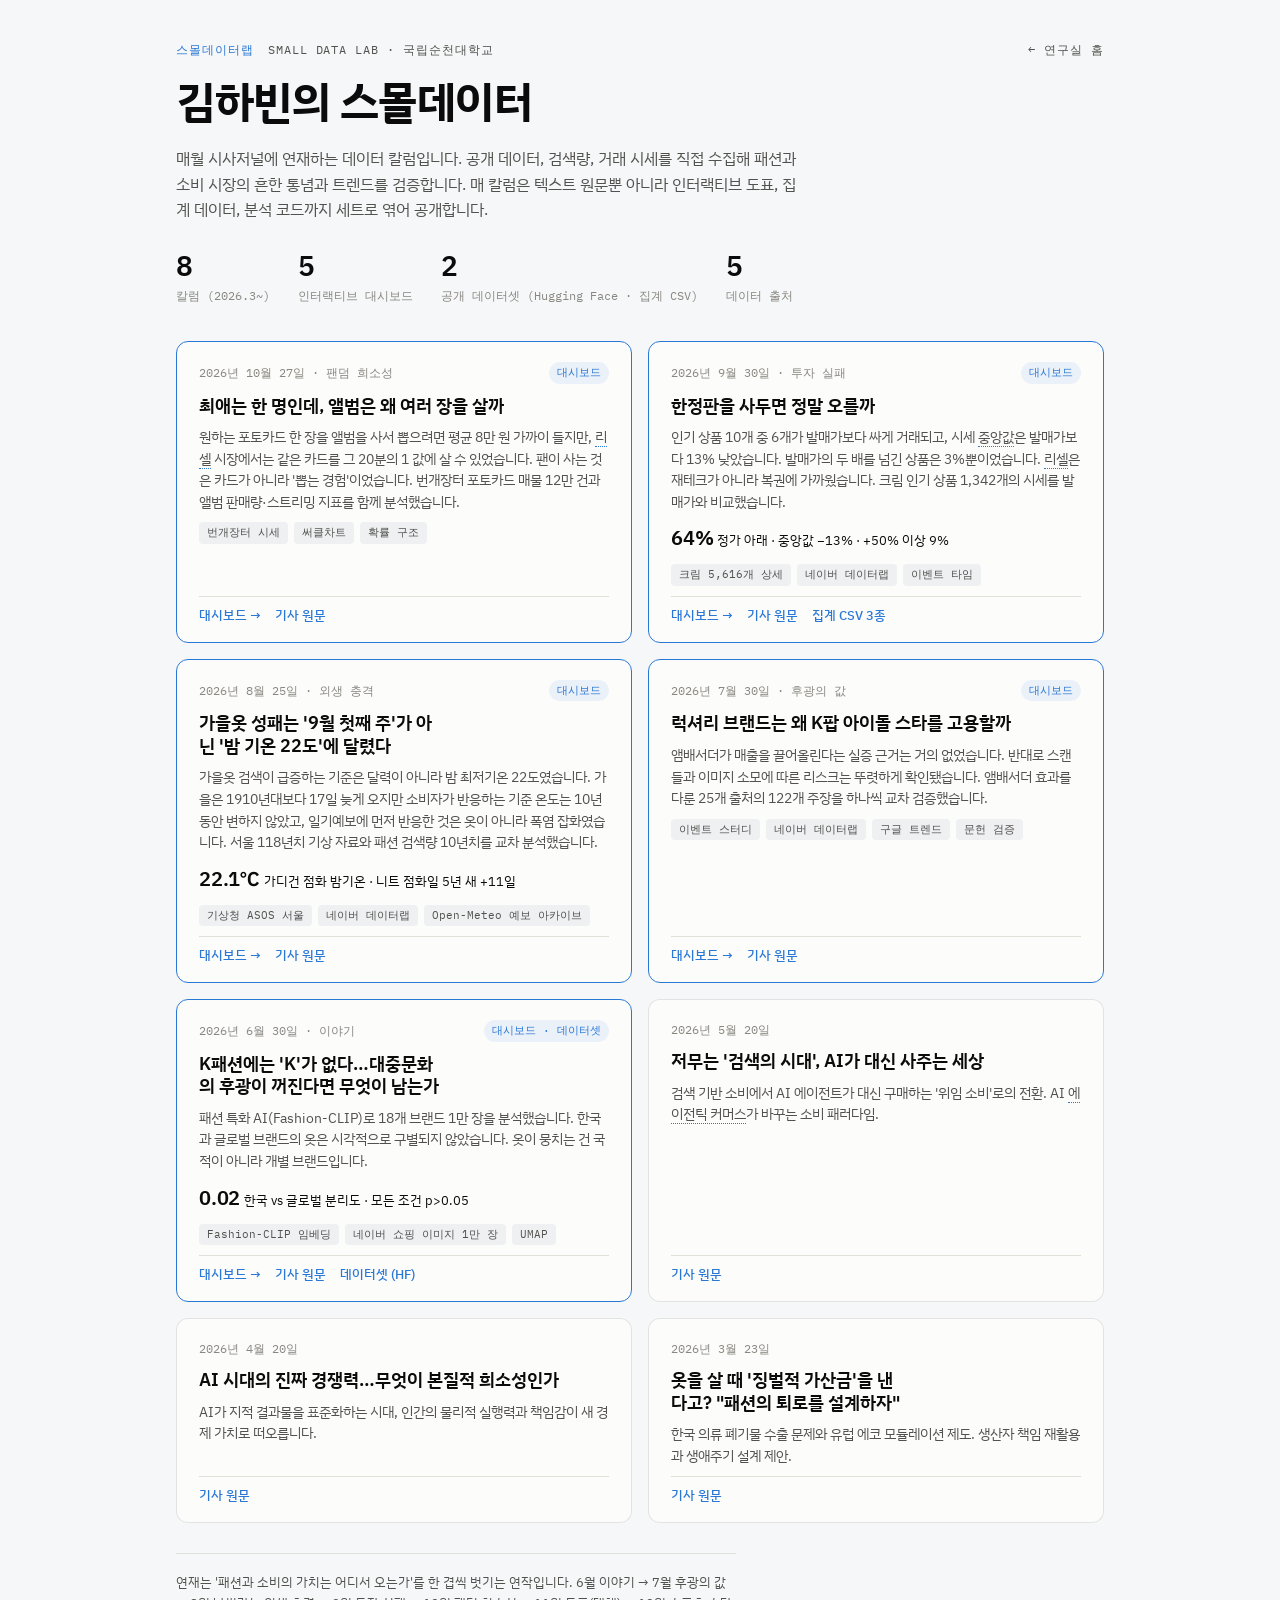
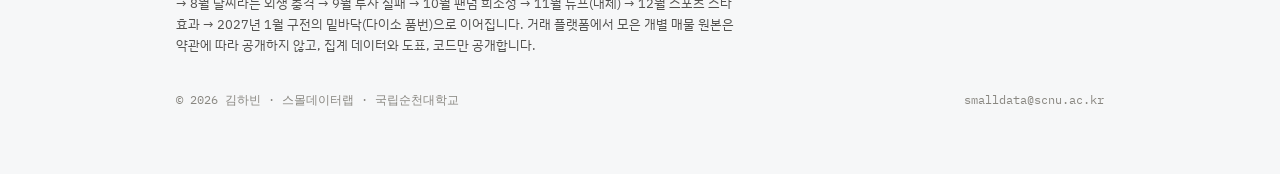
==== smalldata/index.html @ d3e3e756 "용어 풀이 툴팁(glossary.js)·형광펜 mark·키 컬러 토큰(key.css) 추가, 논문 페이지 제목 '논문 읽어드립니다'" ====
<!doctype html>
<html lang="ko">
<head>
<meta charset="utf-8">
<meta name="viewport" content="width=device-width, initial-scale=1, viewport-fit=cover">
<title>김하빈의 스몰데이터 아카이브</title>
<meta name="description" content="시사저널 연재 「김하빈의 스몰데이터」의 칼럼·인터랙티브 대시보드·집계 데이터 아카이브">
<link rel="preconnect" href="https://fonts.googleapis.com">
<link rel="stylesheet" href="https://fonts.googleapis.com/css2?family=IBM+Plex+Sans+KR:wght@400;500;600;700&family=IBM+Plex+Mono:wght@400;500&display=swap">
<link rel="stylesheet" href="../assets/key.css">
<style>html{color-scheme:light}img{max-width:100%}[hidden]{display:none!important}body{margin:0;font:14px system-ui,sans-serif}</style>
</head>
<body>
<style>
/* 레이아웃: 아카이브 목록. 좌측 정렬 제목 + 연재 설명 → 숫자 띠 → 칼럼 카드 2열(최신순). 카드마다 월·제목·한 줄·데이터 출처·링크. */
:root{
  --bg:#f6f7f8; --surface:#fcfcfb; --ink:#0b0b0b; --ink-2:#52514e; --muted:#898781;
  --grid:#e1e0d9; --ring:rgba(11,11,11,.10); --pos:#2a78d6; --neg:#e34948; --wash:rgba(42,120,214,.08); --chip:#eef0f2;
  --f-body:"IBM Plex Sans KR",system-ui,-apple-system,"Segoe UI","Malgun Gothic",sans-serif;
  --f-mono:"IBM Plex Mono",ui-monospace,Consolas,monospace; color-scheme:light;
}
@media (prefers-color-scheme:dark){:root:not([data-theme="light"]){--bg:#0d0d0d;--surface:#1a1a19;--ink:#f0efec;--ink-2:#c3c2b7;--muted:#898781;--grid:#2c2c2a;--ring:rgba(255,255,255,.10);--pos:#3987e5;--neg:#e66767;--wash:rgba(57,135,229,.12);--chip:#242423;color-scheme:dark}}
:root[data-theme="dark"]{--bg:#0d0d0d;--surface:#1a1a19;--ink:#f0efec;--ink-2:#c3c2b7;--muted:#898781;--grid:#2c2c2a;--ring:rgba(255,255,255,.10);--pos:#3987e5;--neg:#e66767;--wash:rgba(57,135,229,.12);--chip:#242423;color-scheme:dark}
*{box-sizing:border-box}
body{margin:0;background:var(--bg);color:var(--ink);font-family:var(--f-body);font-size:15px;line-height:1.6;-webkit-font-smoothing:antialiased}
.wrap{max-width:960px;margin:0 auto;padding-block:40px 64px;padding-left:max(16px,env(safe-area-inset-left,0px));padding-right:max(16px,env(safe-area-inset-right,0px))}
a{color:inherit}
h1,h2,h3{margin:0;text-wrap:balance;line-height:1.25}
.eyebrow{font-family:var(--f-mono);font-size:12px;letter-spacing:.08em;text-transform:uppercase;color:var(--ink-2);display:flex;gap:14px;flex-wrap:wrap}
.eyebrow b{color:var(--pos);font-weight:500}
h1{font-size:clamp(28px,4.6vw,44px);font-weight:700;margin-top:14px;letter-spacing:-.01em}
.dek{margin:18px 0 0;max-width:62ch;color:var(--ink-2);font-size:16px}
.stats{display:flex;gap:28px;flex-wrap:wrap;margin-top:28px;font-family:var(--f-mono);font-size:12px;color:var(--muted)}
.stats b{display:block;font-family:var(--f-body);font-size:28px;font-weight:600;color:var(--ink);letter-spacing:-.02em;line-height:1.1;margin-bottom:4px}
.grid{display:grid;grid-template-columns:1fr 1fr;gap:16px;margin-top:36px}
@media (max-width:720px){.grid{grid-template-columns:1fr}}
.card{background:var(--surface);border:1px solid var(--ring);border-radius:12px;padding:20px 22px 16px;display:flex;flex-direction:column;gap:10px;min-width:0;position:relative}
.card.live{border-color:var(--pos)}
.card .mo{font-family:var(--f-mono);font-size:12px;color:var(--muted);display:flex;justify-content:space-between;gap:10px;align-items:center}
.card .mo .st{font-size:11px;padding:2px 8px;border-radius:999px;background:var(--chip);color:var(--ink-2)}
.card .mo .st.live{background:var(--wash);color:var(--pos)}
.card h2{font-size:18px;font-weight:600}
.card h2 a{text-decoration:none}
.card h2 a:hover{text-decoration:underline;text-decoration-thickness:1px;text-underline-offset:3px}
.card p{margin:0;color:var(--ink-2);font-size:13.5px}
.card .num{font-size:13px;color:var(--ink)}
.card .num b{font-size:20px;font-weight:600;letter-spacing:-.01em;margin-right:4px}
.chips{display:flex;gap:6px;flex-wrap:wrap}
.chips span{font-family:var(--f-mono);font-size:11px;padding:2px 8px;border-radius:4px;background:var(--chip);color:var(--ink-2)}
.links{display:flex;gap:14px;flex-wrap:wrap;margin-top:auto;padding-top:8px;border-top:1px solid var(--grid);font-size:13px}
.links a{text-decoration:none;color:var(--pos);font-weight:500}
.links a:hover{text-decoration:underline;text-underline-offset:3px}
.links span{color:var(--muted)}
.note{margin-top:30px;padding-top:18px;border-top:1px solid var(--grid);font-size:13px;color:var(--ink-2);max-width:70ch}
footer{margin-top:36px;font-family:var(--f-mono);font-size:11.5px;color:var(--muted);display:flex;gap:16px;flex-wrap:wrap;justify-content:space-between}
:focus-visible{outline:2px solid var(--pos);outline-offset:2px}
/* 모션: 타일·도표·카드 등장(살짝 떠오름), 카드 호버 들림·클릭 눌림. 움직임 줄이기 설정이면 전부 끔 */
@media (prefers-reduced-motion:no-preference){
  .tile,.chart,.card{animation:rise .55s cubic-bezier(.2,.7,.2,1) both}
  .tile:nth-child(2),.card:nth-child(2){animation-delay:.07s}
  .tile:nth-child(3),.card:nth-child(3){animation-delay:.14s}
  .tile:nth-child(4),.card:nth-child(4){animation-delay:.21s}
  .tile:nth-child(5),.card:nth-child(5){animation-delay:.28s}
  .card{transition:transform .18s ease,box-shadow .18s ease}
  .card:hover{transform:translateY(-3px);box-shadow:0 8px 22px var(--ring)}
  .card:active{transform:translateY(-1px) scale(.995)}
}
@keyframes rise{from{opacity:0;transform:translateY(10px)}to{opacity:1;transform:none}}
</style>

<div class="wrap">
<header>
  <div class="eyebrow"><a href="../" style="text-decoration:none"><b>스몰데이터랩</b></a><span>Small Data Lab · 국립순천대학교</span><a href="../" style="text-decoration:none;margin-left:auto">← 연구실 홈</a></div>
  <h1>김하빈의 스몰데이터</h1>
  <p class="dek">매월 시사저널에 연재하는 데이터 칼럼입니다. 공개 데이터, 검색량, 거래 시세를 직접 수집해 패션과 소비 시장의 흔한 통념과 트렌드를 검증합니다. 매 칼럼은 텍스트 원문뿐 아니라 인터랙티브 도표, 집계 데이터, 분석 코드까지 세트로 엮어 공개합니다.</p>
  <div class="stats">
    <div><b>8</b>칼럼 (2026.3~)</div>
    <div><b>5</b>인터랙티브 대시보드</div>
    <div><b>2</b>공개 데이터셋 (Hugging Face · 집계 CSV)</div>
    <div><b>5</b>데이터 출처</div>
  </div>
</header>

<div class="grid">

<article class="card live">
  <div class="mo"><span>2026년 10월 27일 · 팬덤 희소성</span><span class="st live">대시보드</span></div>
  <h2><a href="./hive.html">최애는 한 명인데, 앨범은 왜 여러 장을 살까</a></h2>
  <p>원하는 포토카드 한 장을 앨범을 사서 뽑으려면 평균 8만 원 가까이 들지만, 리셀 시장에서는 같은 카드를 그 20분의 1 값에 살 수 있었습니다. 팬이 사는 것은 카드가 아니라 '뽑는 경험'이었습니다. 번개장터 포토카드 매물 12만 건과 앨범 판매량·스트리밍 지표를 함께 분석했습니다.</p>
  <div class="chips"><span>번개장터 시세</span><span>써클차트</span><span>확률 구조</span></div>
  <div class="links"><a href="./hive.html">대시보드 →</a><a href="https://www.sisajournal.com/news/articleView.html?idxno=391797" target="_blank" rel="noopener">기사 원문</a></div>
</article>

<article class="card live">
  <div class="mo"><span>2026년 9월 30일 · 투자 실패</span><span class="st live">대시보드</span></div>
  <h2><a href="./resell.html">한정판을 사두면 정말 오를까</a></h2>
  <p>인기 상품 10개 중 6개가 발매가보다 싸게 거래되고, 시세 중앙값은 발매가보다 13% 낮았습니다. 발매가의 두 배를 넘긴 상품은 3%뿐이었습니다. 리셀은 재테크가 아니라 복권에 가까웠습니다. 크림 인기 상품 1,342개의 시세를 발매가와 비교했습니다.</p>
  <div class="num"><b>64%</b>정가 아래 · 중앙값 −13% · +50% 이상 9%</div>
  <div class="chips"><span>크림 5,616개 상세</span><span>네이버 데이터랩</span><span>이벤트 타임</span></div>
  <div class="links"><a href="./resell.html">대시보드 →</a><a href="https://www.sisajournal.com/news/articleView.html?idxno=388722" target="_blank" rel="noopener">기사 원문</a><a href="../data.html">집계 CSV 3종</a></div>
</article>

<article class="card live">
  <div class="mo"><span>2026년 8월 25일 · 외생 충격</span><span class="st live">대시보드</span></div>
  <h2><a href="./heat.html">가을옷 성패는 '9월 첫째 주'가 아닌 '밤 기온 22도'에 달렸다</a></h2>
  <p>가을옷 검색이 급증하는 기준은 달력이 아니라 밤 최저기온 22도였습니다. 가을은 1910년대보다 17일 늦게 오지만 소비자가 반응하는 기준 온도는 10년 동안 변하지 않았고, 일기예보에 먼저 반응한 것은 옷이 아니라 폭염 잡화였습니다. 서울 118년치 기상 자료와 패션 검색량 10년치를 교차 분석했습니다.</p>
  <div class="num"><b>22.1℃</b>가디건 점화 밤기온 · 니트 점화일 5년 새 +11일</div>
  <div class="chips"><span>기상청 ASOS 서울</span><span>네이버 데이터랩</span><span>Open-Meteo 예보 아카이브</span></div>
  <div class="links"><a href="./heat.html">대시보드 →</a><a href="https://www.sisajournal.com/news/articleView.html?idxno=384704" target="_blank" rel="noopener">기사 원문</a></div>
</article>

<article class="card live">
  <div class="mo"><span>2026년 7월 30일 · 후광의 값</span><span class="st live">대시보드</span></div>
  <h2><a href="./ambassador.html">럭셔리 브랜드는 왜 K팝 아이돌 스타를 고용할까</a></h2>
  <p>앰배서더가 매출을 끌어올린다는 실증 근거는 거의 없었습니다. 반대로 스캔들과 이미지 소모에 따른 리스크는 뚜렷하게 확인됐습니다. 앰배서더 효과를 다룬 25개 출처의 122개 주장을 하나씩 교차 검증했습니다.</p>
  <div class="chips"><span>이벤트 스터디</span><span>네이버 데이터랩</span><span>구글 트렌드</span><span>문헌 검증</span></div>
  <div class="links"><a href="./ambassador.html">대시보드 →</a><a href="https://www.sisajournal.com/news/articleView.html?idxno=381811" target="_blank" rel="noopener">기사 원문</a></div>
</article>

<article class="card live">
  <div class="mo"><span>2026년 6월 30일 · 이야기</span><span class="st live">대시보드 · 데이터셋</span></div>
  <h2><a href="./kfashion.html">K패션에는 'K'가 없다…대중문화의 후광이 꺼진다면 무엇이 남는가</a></h2>
  <p>패션 특화 AI(Fashion-CLIP)로 18개 브랜드 1만 장을 분석했습니다. 한국과 글로벌 브랜드의 옷은 시각적으로 구별되지 않았습니다. 옷이 뭉치는 건 국적이 아니라 개별 브랜드입니다.</p>
  <div class="num"><b>0.02</b>한국 vs 글로벌 분리도 · 모든 조건 p&gt;0.05</div>
  <div class="chips"><span>Fashion-CLIP 임베딩</span><span>네이버 쇼핑 이미지 1만 장</span><span>UMAP</span></div>
  <div class="links"><a href="./kfashion.html">대시보드 →</a><a href="https://n.news.naver.com/mnews/article/586/0000132686?sid=101" target="_blank" rel="noopener">기사 원문</a><a href="https://huggingface.co/datasets/HabinKim/kfashion-visual-distinctiveness" target="_blank" rel="noopener">데이터셋 (HF)</a></div>
</article>

<article class="card">
  <div class="mo"><span>2026년 5월 20일</span></div>
  <h2>저무는 '검색의 시대', AI가 대신 사주는 세상</h2>
  <p>검색 기반 소비에서 AI 에이전트가 대신 구매하는 '위임 소비'로의 전환. AI 에이전틱 커머스가 바꾸는 소비 패러다임.</p>
  <div class="links"><a href="https://n.news.naver.com/mnews/article/586/0000129578?sid=101" target="_blank" rel="noopener">기사 원문</a></div>
</article>

<article class="card">
  <div class="mo"><span>2026년 4월 20일</span></div>
  <h2>AI 시대의 진짜 경쟁력…무엇이 본질적 희소성인가</h2>
  <p>AI가 지적 결과물을 표준화하는 시대, 인간의 물리적 실행력과 책임감이 새 경제 가치로 떠오릅니다.</p>
  <div class="links"><a href="https://www.sisajournal.com/news/articleView.html?idxno=370109" target="_blank" rel="noopener">기사 원문</a></div>
</article>

<article class="card">
  <div class="mo"><span>2026년 3월 23일</span></div>
  <h2>옷을 살 때 '징벌적 가산금'을 낸다고? "패션의 퇴로를 설계하자"</h2>
  <p>한국 의류 폐기물 수출 문제와 유럽 에코 모듈레이션 제도. 생산자 책임 재활용과 생애주기 설계 제안.</p>
  <div class="links"><a href="https://www.sisajournal.com/news/articleView.html?idxno=366774" target="_blank" rel="noopener">기사 원문</a></div>
</article>

</div>

<p class="note">연재는 '패션과 소비의 가치는 어디서 오는가'를 한 겹씩 벗기는 연작입니다. 6월 이야기 → 7월 후광의 값 → 8월 날씨라는 외생 충격 → 9월 투자 실패 → 10월 팬덤 희소성 → 11월 듀프(대체) → 12월 스포츠 스타 효과 → 2027년 1월 구전의 밑바닥(다이소 품번)으로 이어집니다. 거래 플랫폼에서 모은 개별 매물 원본은 약관에 따라 공개하지 않고, 집계 데이터와 도표, 코드만 공개합니다.</p>

<footer>
  <span>© 2026 김하빈 · 스몰데이터랩 · 국립순천대학교</span>
  <span>smalldata@scnu.ac.kr</span>
</footer>
</div>
<script src="../assets/glossary.js" defer></script>
</body>
</html>
---- assets/key.css ----
/* 스몰데이터랩 키 컬러 팔레트. <html data-key="lavender|pink|emerald"> 를 붙이면 사이트 전체(루트 페이지·대시보드)의
   포인트 색(--key)과 도표 색(--pos 양수/주색, --neg 음수/보조색, --s1~--s4 계열색)이 함께 바뀐다. 속성이 없으면 기존 파랑/빨강.
   형광펜(mark)·블록 선택(::selection)·용어 밑줄은 어느 경우든 --key 계열을 쓴다. */
:root{--key:var(--pos,#2a78d6);--key-wash:var(--wash,rgba(42,120,214,.08));--key-hl:rgba(42,120,214,.22);--key-sel:rgba(42,120,214,.25)}

/* 연보라 + 주황 (보라-주황은 색각 이상에도 구분이 좋은 대비쌍) */
:root[data-key="lavender"]{--key:#6a4fd0;--key-wash:rgba(124,99,230,.11);--key-hl:rgba(167,139,250,.42);--key-sel:rgba(167,139,250,.38);
  --pos:#6a4fd0;--neg:#e4702b;--wash:rgba(124,99,230,.10);--s1:#6a4fd0;--s2:#e4702b;--s3:#1baf7a;--s4:#d9a300}
/* 핑크 + 틸 */
:root[data-key="pink"]{--key:#c5367a;--key-wash:rgba(236,72,153,.10);--key-hl:rgba(249,168,212,.55);--key-sel:rgba(249,168,212,.5);
  --pos:#c5367a;--neg:#0f8f8a;--wash:rgba(236,72,153,.09);--s1:#c5367a;--s2:#0f8f8a;--s3:#6a4fd0;--s4:#d9a300}
/* 에메랄드 + 코랄 */
:root[data-key="emerald"]{--key:#0e7f63;--key-wash:rgba(16,185,129,.11);--key-hl:rgba(110,231,183,.5);--key-sel:rgba(110,231,183,.45);
  --pos:#0e7f63;--neg:#e0533d;--wash:rgba(16,185,129,.10);--s1:#0e7f63;--s2:#e0533d;--s3:#6a4fd0;--s4:#d9a300}

@media (prefers-color-scheme:dark){
  :root:not([data-theme="light"])[data-key="lavender"]{--key:#b4a0ff;--key-wash:rgba(167,139,250,.16);--key-hl:rgba(139,109,250,.38);--key-sel:rgba(139,109,250,.45);
    --pos:#a48cff;--neg:#f08a4b;--wash:rgba(167,139,250,.14);--s1:#a48cff;--s2:#f08a4b;--s3:#34c38f;--s4:#e3b23c}
  :root:not([data-theme="light"])[data-key="pink"]{--key:#f49ac6;--key-wash:rgba(244,114,182,.16);--key-hl:rgba(236,72,153,.36);--key-sel:rgba(236,72,153,.45);
    --pos:#f27db3;--neg:#3fc1bb;--wash:rgba(244,114,182,.14);--s1:#f27db3;--s2:#3fc1bb;--s3:#a48cff;--s4:#e3b23c}
  :root:not([data-theme="light"])[data-key="emerald"]{--key:#4fd1a5;--key-wash:rgba(52,211,153,.16);--key-hl:rgba(16,185,129,.36);--key-sel:rgba(16,185,129,.45);
    --pos:#3fcf9c;--neg:#f0735e;--wash:rgba(52,211,153,.14);--s1:#3fcf9c;--s2:#f0735e;--s3:#a48cff;--s4:#e3b23c}
}
:root[data-theme="dark"][data-key="lavender"]{--key:#b4a0ff;--key-wash:rgba(167,139,250,.16);--key-hl:rgba(139,109,250,.38);--key-sel:rgba(139,109,250,.45);
  --pos:#a48cff;--neg:#f08a4b;--wash:rgba(167,139,250,.14);--s1:#a48cff;--s2:#f08a4b;--s3:#34c38f;--s4:#e3b23c}
:root[data-theme="dark"][data-key="pink"]{--key:#f49ac6;--key-wash:rgba(244,114,182,.16);--key-hl:rgba(236,72,153,.36);--key-sel:rgba(236,72,153,.45);
  --pos:#f27db3;--neg:#3fc1bb;--wash:rgba(244,114,182,.14);--s1:#f27db3;--s2:#3fc1bb;--s3:#a48cff;--s4:#e3b23c}
:root[data-theme="dark"][data-key="emerald"]{--key:#4fd1a5;--key-wash:rgba(52,211,153,.16);--key-hl:rgba(16,185,129,.36);--key-sel:rgba(16,185,129,.45);
  --pos:#3fcf9c;--neg:#f0735e;--wash:rgba(52,211,153,.14);--s1:#3fcf9c;--s2:#f0735e;--s3:#a48cff;--s4:#e3b23c}

/* 형광펜·블록 선택 */
mark{background:linear-gradient(transparent 52%,var(--key-hl) 52%);color:inherit;padding:0 .12em;border-radius:2px;box-decoration-break:clone;-webkit-box-decoration-break:clone}
::selection{background:var(--key-sel);color:var(--ink,#0b0b0b)}
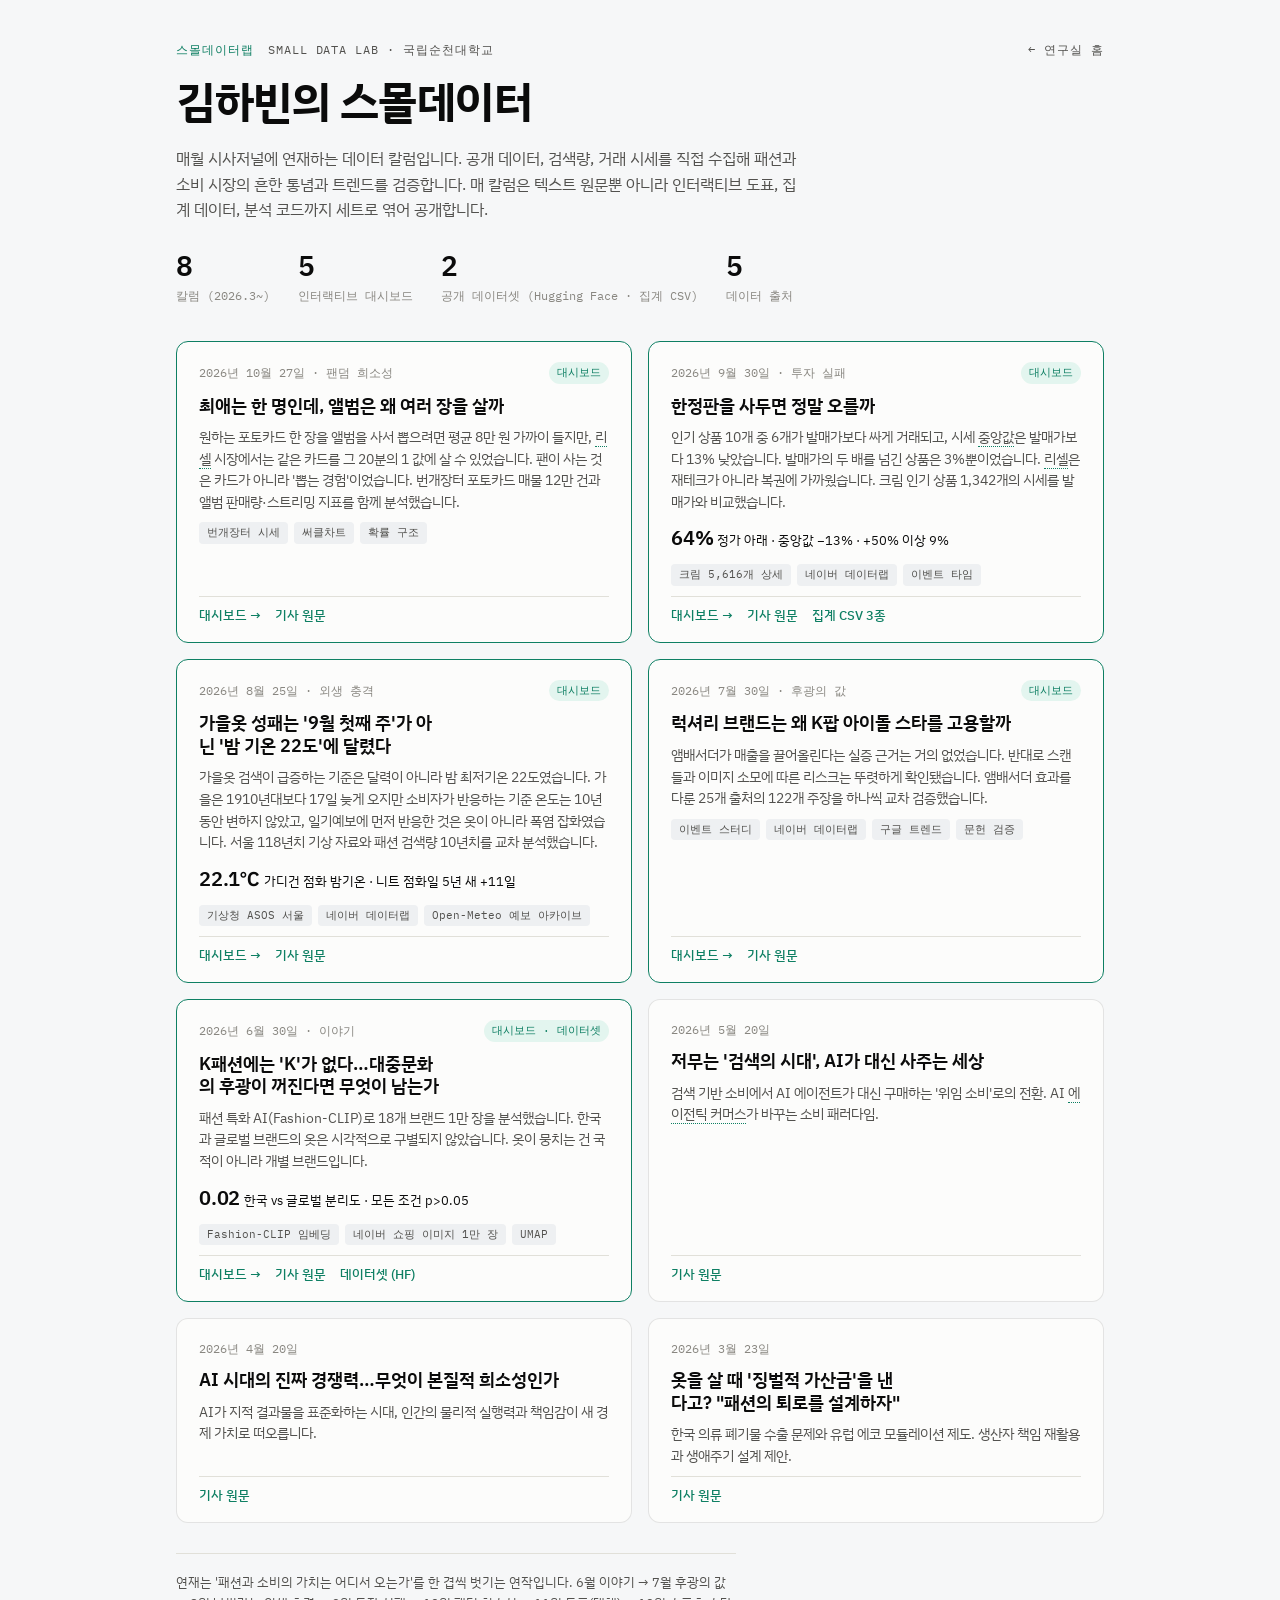
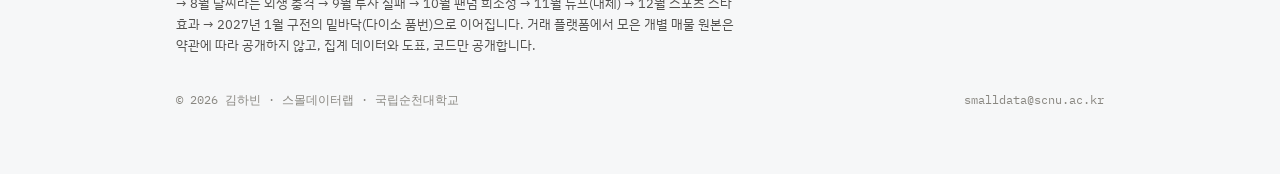
==== commit 3d3a8178: "키 컬러 에메랄드 적용 (사이트 전체 data-key=emerald, 도표 주색 에메랄드·보조 코랄)" ====
--- a/smalldata/index.html
+++ b/smalldata/index.html
@@ -1,5 +1,5 @@
 <!doctype html>
-<html lang="ko">
+<html lang="ko" data-key="emerald">
 <head>
 <meta charset="utf-8">
 <meta name="viewport" content="width=device-width, initial-scale=1, viewport-fit=cover">
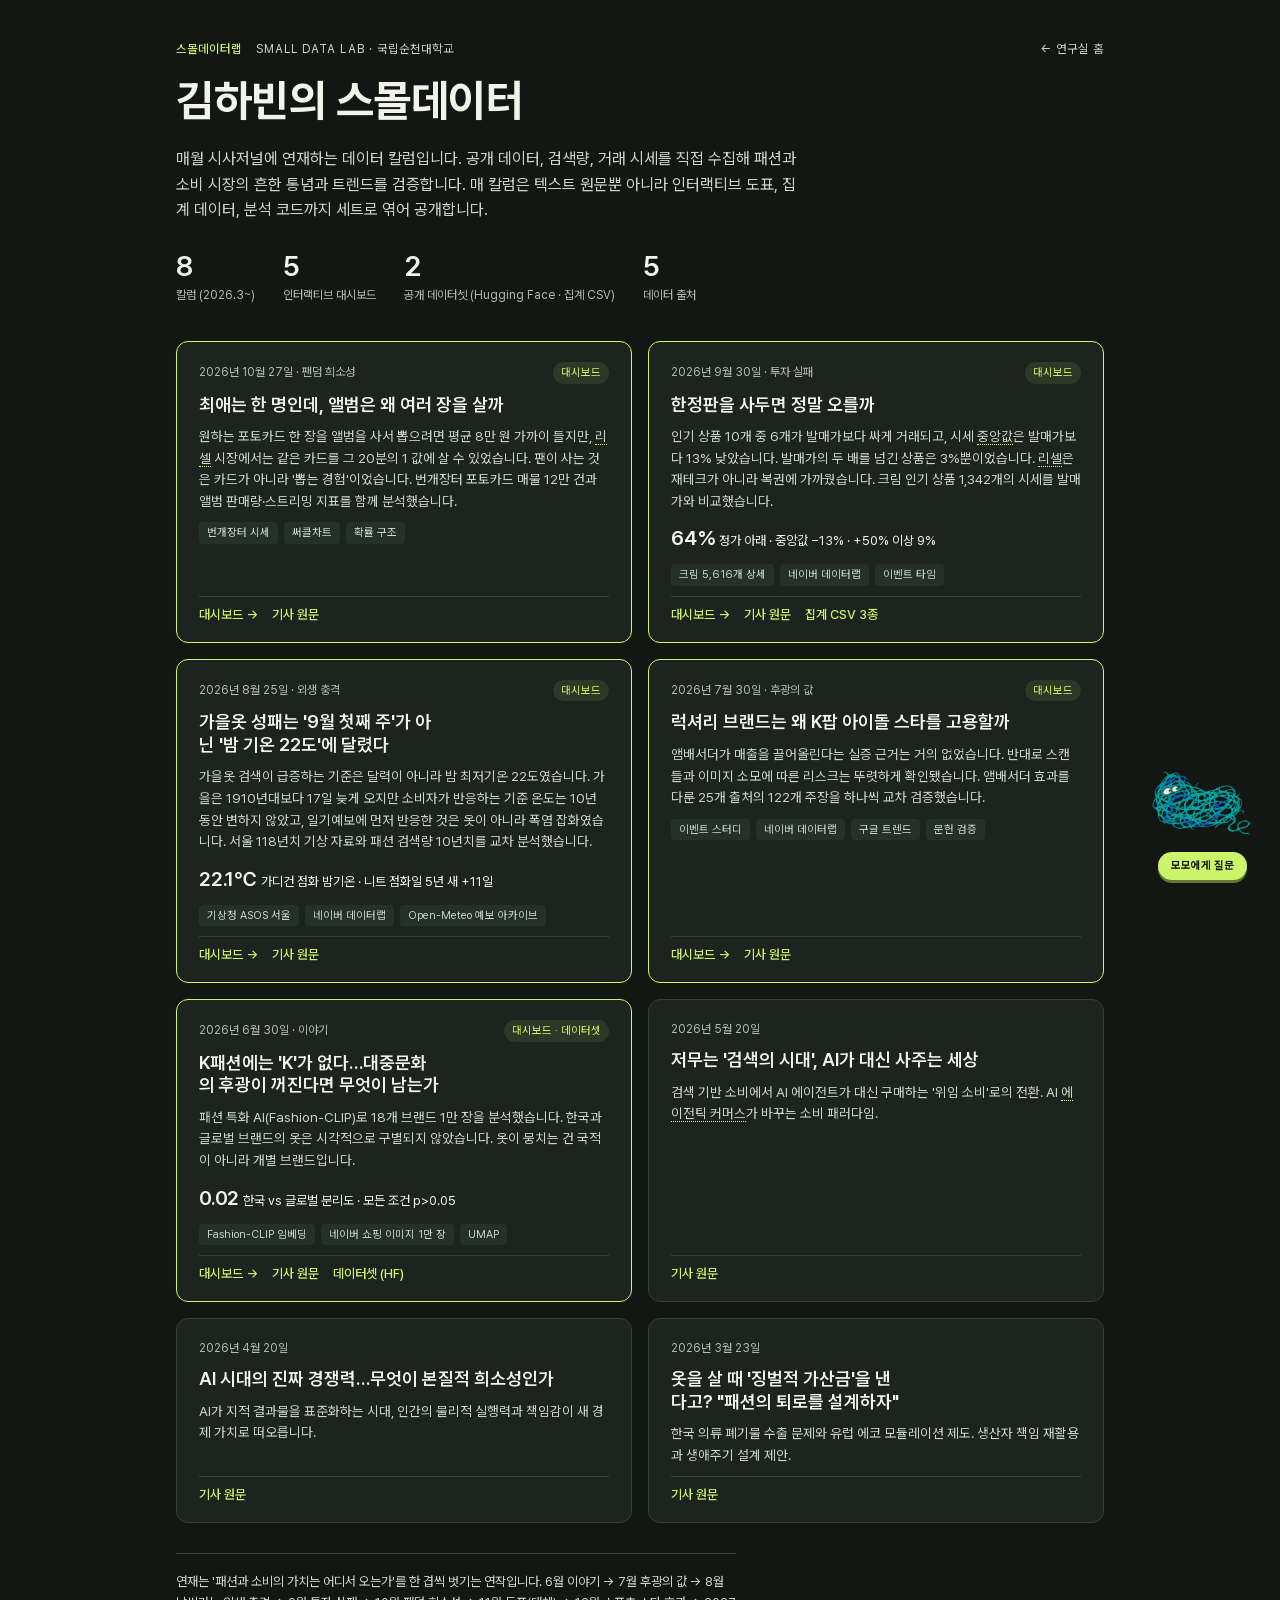
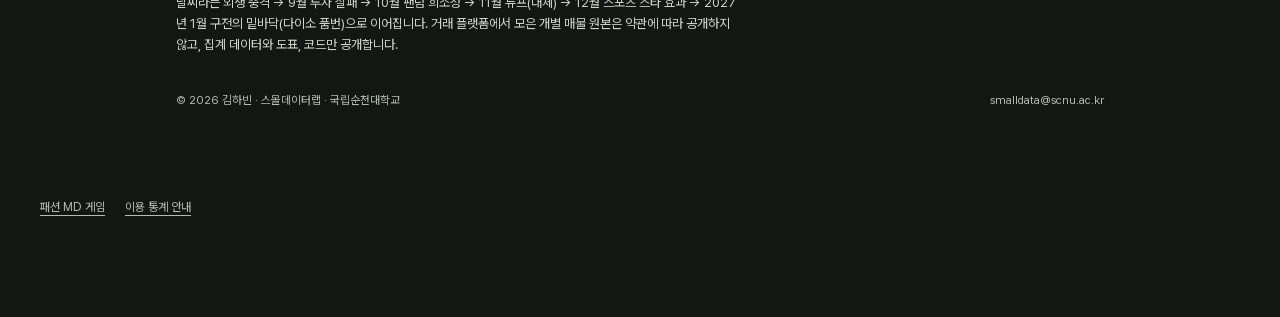
==== commit 19e9de8a: "Redesign lab site and add fashion MD game with private usage analytics" ====
--- a/smalldata/index.html
+++ b/smalldata/index.html
@@ -5,10 +5,15 @@
 <meta name="viewport" content="width=device-width, initial-scale=1, viewport-fit=cover">
 <title>김하빈의 스몰데이터 아카이브</title>
 <meta name="description" content="시사저널 연재 「김하빈의 스몰데이터」의 칼럼·인터랙티브 대시보드·집계 데이터 아카이브">
-<link rel="preconnect" href="https://fonts.googleapis.com">
-<link rel="stylesheet" href="https://fonts.googleapis.com/css2?family=IBM+Plex+Sans+KR:wght@400;500;600;700&family=IBM+Plex+Mono:wght@400;500&display=swap">
+
+
 <link rel="stylesheet" href="../assets/key.css">
 <style>html{color-scheme:light}img{max-width:100%}[hidden]{display:none!important}body{margin:0;font:14px system-ui,sans-serif}</style>
+<link rel="icon" type="image/png" href="../favicon.png?v=20261120-teal2">
+<link rel="stylesheet" href="../legacy-fonts.css">
+<script src="../analytics.js" defer></script>
+<meta name="theme-color" content="#131714">
+<meta name="color-scheme" content="dark">
 </head>
 <body>
 <style>
@@ -157,5 +162,7 @@
 </footer>
 </div>
 <script src="../assets/glossary.js" defer></script>
+<script src="../chatbot.js"></script>
+<div class="sdl-page-links"><a href="../play.html">패션 MD 게임</a><a href="../privacy.html">이용 통계 안내</a></div>
 </body>
 </html>
--- a/assets/key.css
+++ b/assets/key.css
@@ -9,9 +9,9 @@
 /* 핑크 + 틸 */
 :root[data-key="pink"]{--key:#c5367a;--key-wash:rgba(236,72,153,.10);--key-hl:rgba(249,168,212,.55);--key-sel:rgba(249,168,212,.5);
   --pos:#c5367a;--neg:#0f8f8a;--wash:rgba(236,72,153,.09);--s1:#c5367a;--s2:#0f8f8a;--s3:#6a4fd0;--s4:#d9a300}
-/* 에메랄드 + 코랄 */
+/* 에메랄드 + 연보라(보조·음수) + 그레이(3번) — 2026-11-03 사용자 확정 */
 :root[data-key="emerald"]{--key:#0e7f63;--key-wash:rgba(16,185,129,.11);--key-hl:rgba(110,231,183,.5);--key-sel:rgba(110,231,183,.45);
-  --pos:#0e7f63;--neg:#e0533d;--wash:rgba(16,185,129,.10);--s1:#0e7f63;--s2:#e0533d;--s3:#6a4fd0;--s4:#d9a300}
+  --pos:#0e7f63;--neg:#9b84e4;--wash:rgba(16,185,129,.10);--s1:#0e7f63;--s2:#9b84e4;--s3:#7f7f78;--s4:#d9a300}
 
 @media (prefers-color-scheme:dark){
   :root:not([data-theme="light"])[data-key="lavender"]{--key:#b4a0ff;--key-wash:rgba(167,139,250,.16);--key-hl:rgba(139,109,250,.38);--key-sel:rgba(139,109,250,.45);
@@ -19,14 +19,14 @@
   :root:not([data-theme="light"])[data-key="pink"]{--key:#f49ac6;--key-wash:rgba(244,114,182,.16);--key-hl:rgba(236,72,153,.36);--key-sel:rgba(236,72,153,.45);
     --pos:#f27db3;--neg:#3fc1bb;--wash:rgba(244,114,182,.14);--s1:#f27db3;--s2:#3fc1bb;--s3:#a48cff;--s4:#e3b23c}
   :root:not([data-theme="light"])[data-key="emerald"]{--key:#4fd1a5;--key-wash:rgba(52,211,153,.16);--key-hl:rgba(16,185,129,.36);--key-sel:rgba(16,185,129,.45);
-    --pos:#3fcf9c;--neg:#f0735e;--wash:rgba(52,211,153,.14);--s1:#3fcf9c;--s2:#f0735e;--s3:#a48cff;--s4:#e3b23c}
+    --pos:#3fcf9c;--neg:#bcaaff;--wash:rgba(52,211,153,.14);--s1:#3fcf9c;--s2:#bcaaff;--s3:#a3a39c;--s4:#e3b23c}
 }
 :root[data-theme="dark"][data-key="lavender"]{--key:#b4a0ff;--key-wash:rgba(167,139,250,.16);--key-hl:rgba(139,109,250,.38);--key-sel:rgba(139,109,250,.45);
   --pos:#a48cff;--neg:#f08a4b;--wash:rgba(167,139,250,.14);--s1:#a48cff;--s2:#f08a4b;--s3:#34c38f;--s4:#e3b23c}
 :root[data-theme="dark"][data-key="pink"]{--key:#f49ac6;--key-wash:rgba(244,114,182,.16);--key-hl:rgba(236,72,153,.36);--key-sel:rgba(236,72,153,.45);
   --pos:#f27db3;--neg:#3fc1bb;--wash:rgba(244,114,182,.14);--s1:#f27db3;--s2:#3fc1bb;--s3:#a48cff;--s4:#e3b23c}
 :root[data-theme="dark"][data-key="emerald"]{--key:#4fd1a5;--key-wash:rgba(52,211,153,.16);--key-hl:rgba(16,185,129,.36);--key-sel:rgba(16,185,129,.45);
-  --pos:#3fcf9c;--neg:#f0735e;--wash:rgba(52,211,153,.14);--s1:#3fcf9c;--s2:#f0735e;--s3:#a48cff;--s4:#e3b23c}
+  --pos:#3fcf9c;--neg:#bcaaff;--wash:rgba(52,211,153,.14);--s1:#3fcf9c;--s2:#bcaaff;--s3:#a3a39c;--s4:#e3b23c}
 
 /* 형광펜·블록 선택 */
 mark{background:linear-gradient(transparent 52%,var(--key-hl) 52%);color:inherit;padding:0 .12em;border-radius:2px;box-decoration-break:clone;-webkit-box-decoration-break:clone}
--- a/legacy-fonts.css
+++ b/legacy-fonts.css
@@ -0,0 +1,116 @@
+/* Shared typography and dark palette for the archive and data dashboards. */
+@font-face {
+  font-family: Pretendard;
+  src: url('assets/fonts/PretendardVariable.woff2') format('woff2');
+  font-style: normal;
+  font-weight: 100 900;
+  font-display: swap;
+}
+
+html:root {
+  --f-body: Pretendard, -apple-system, BlinkMacSystemFont, 'Segoe UI', sans-serif;
+  --f-mono: var(--f-body);
+}
+
+/* Keep the shared palette above the older pages' inline theme selectors.
+   Explicit and automatic OS themes therefore use the same site colors. */
+html:root,
+html:root[data-key],
+html:root[data-key][data-theme],
+html:root[data-key]:not([data-theme]) {
+  color-scheme: dark;
+  --bg: #131714;
+  --surface: #1D231E;
+  --ink: #F2F4E9;
+  --ink-2: #CED5C8;
+  --muted: #B3BCAE;
+  --grid: #354035;
+  --axis: #61705D;
+  --ring: #354035;
+  --chip: #26302B;
+  --key: #CDF56B;
+  --pos: #CDF56B;
+  --neg: #ECAF89;
+  --s1: #CDF56B;
+  --s2: #9DCAC0;
+  --s3: #9FBBF0;
+  --s4: #D8BAF0;
+  --gray: #A1ACA0;
+  --wash: rgba(205, 245, 107, .10);
+  --wash2: rgba(205, 245, 107, .05);
+  --key-wash: rgba(205, 245, 107, .10);
+  --key-hl: rgba(205, 245, 107, .24);
+  --key-sel: #CDF56B;
+}
+
+html body::selection,
+html body ::selection {
+  background: var(--key);
+  color: var(--bg);
+}
+
+/* Chart labels inside the lighter data marks need dark ink. */
+html svg .lbl.in,
+html .segbar div {
+  fill: var(--bg);
+  color: var(--bg);
+}
+
+html .tag.hi,
+html .chip.on {
+  color: var(--bg);
+  background: var(--key);
+  border-color: var(--key);
+}
+
+html .chip.on i {
+  color: inherit;
+  opacity: 1;
+}
+
+html .tip {
+  background: var(--chip);
+  color: var(--ink);
+  border: 1px solid var(--axis);
+  box-shadow: 0 6px 22px #0005;
+}
+
+html .tip .dim {
+  color: var(--muted);
+  opacity: 1;
+}
+
+/* Long method names remain readable inside the mobile paper cards. */
+html .steps li {
+  min-width: 0;
+  max-width: 100%;
+}
+
+html .steps li span {
+  min-width: 0;
+  overflow-wrap: anywhere;
+}
+
+html .tile .val {
+  overflow-wrap: anywhere;
+}
+
+body,
+button,
+input,
+select,
+textarea,
+svg text {
+  font-family: var(--f-body);
+}
+
+code,
+pre,
+kbd,
+samp {
+  font-family: var(--f-body);
+  font-variant-numeric: tabular-nums;
+}
+
+.sdl-page-links{display:flex;flex-wrap:wrap;gap:20px;padding:24px max(20px,calc((100% - 1200px)/2)) 100px;font-size:12px;color:var(--muted)}
+.sdl-page-links a{color:var(--muted);text-decoration:underline;text-underline-offset:4px}
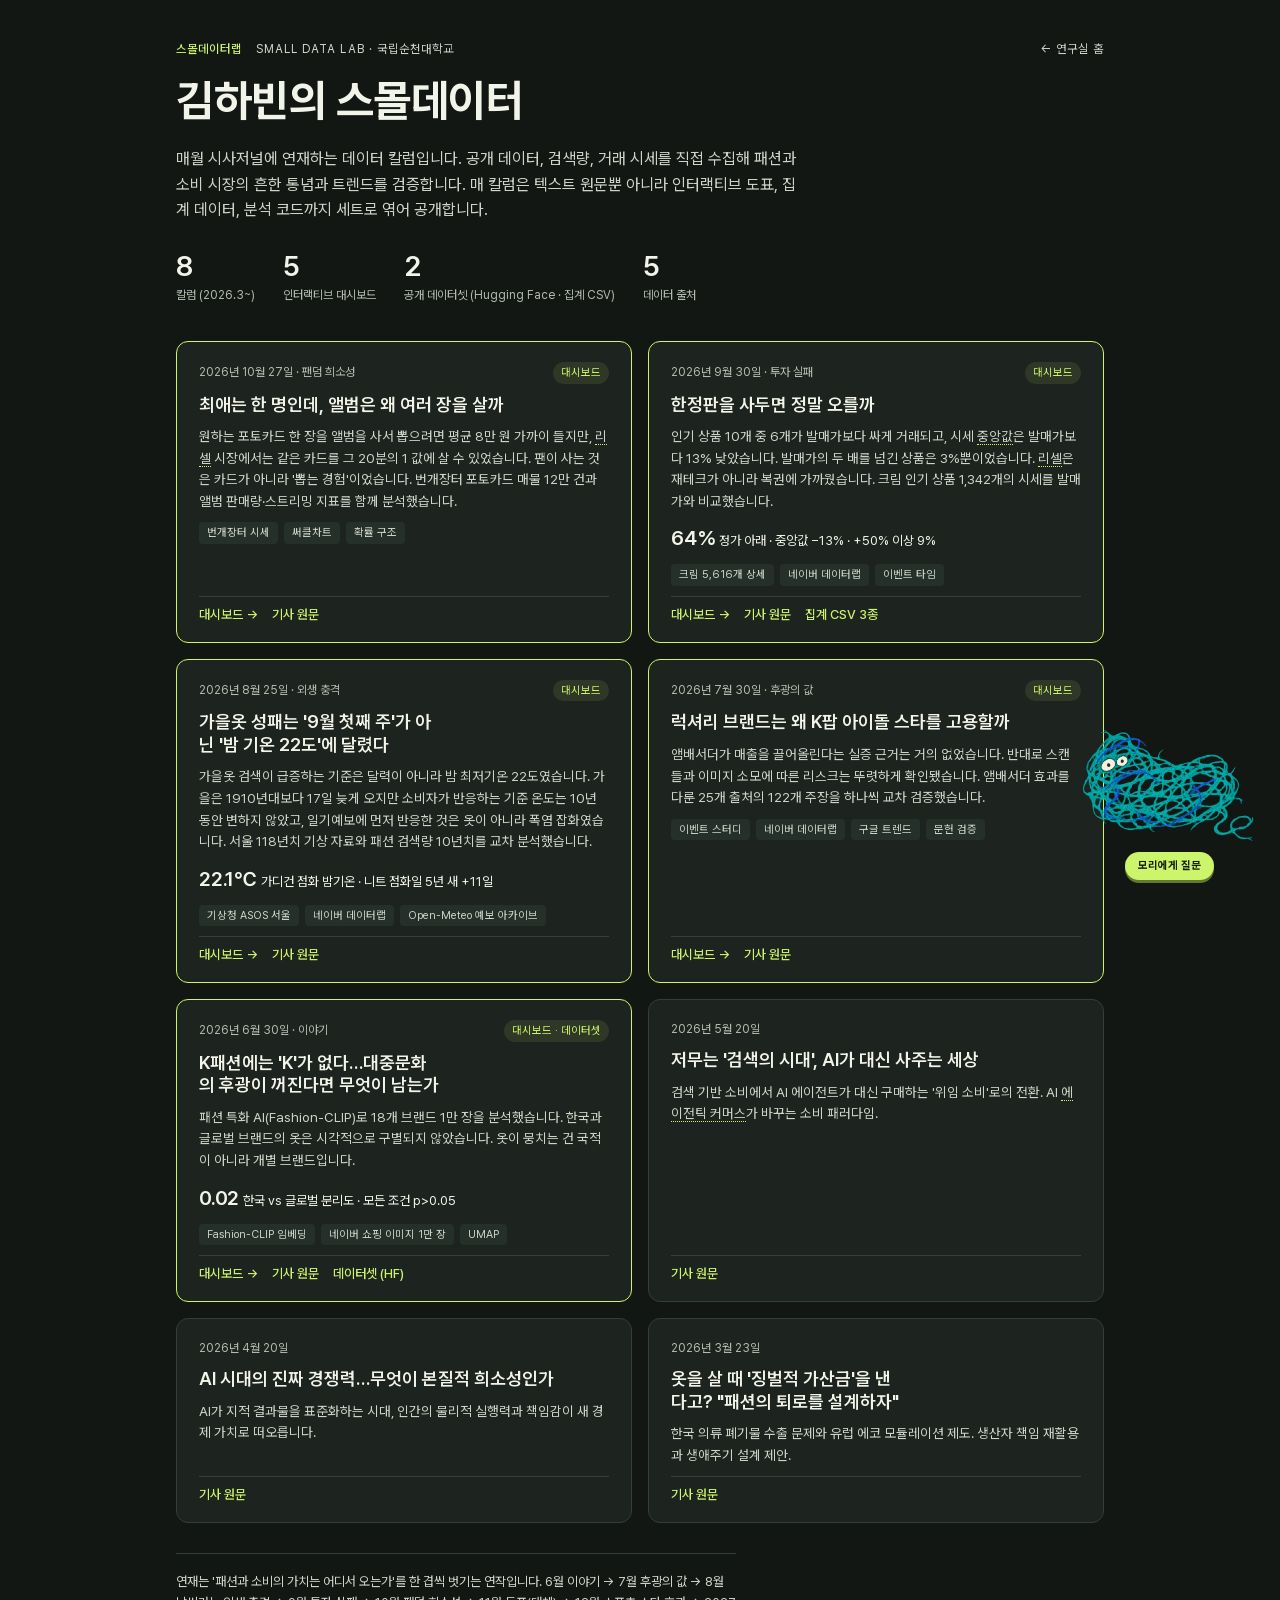
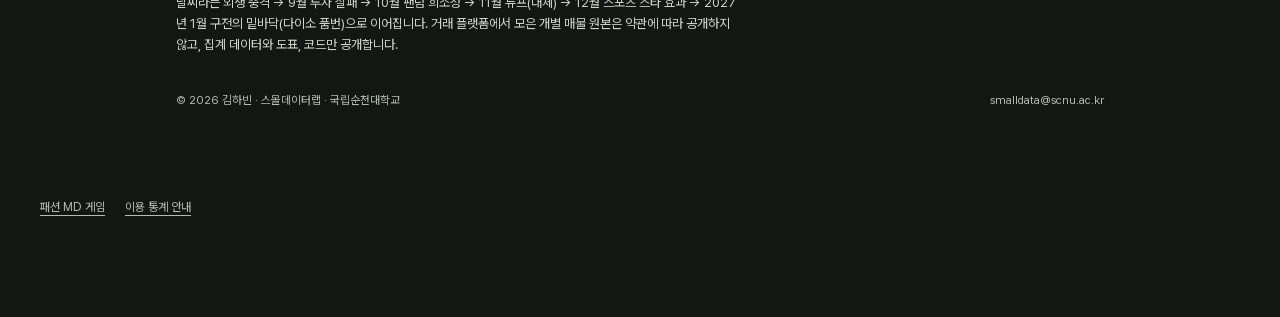
==== commit ebbeb289: "Introduce Mori gaze tracking and visual fashion MD gameplay" ====
--- a/smalldata/index.html
+++ b/smalldata/index.html
@@ -162,7 +162,7 @@
 </footer>
 </div>
 <script src="../assets/glossary.js" defer></script>
-<script src="../chatbot.js"></script>
+<script src="../chatbot.js?v=20261120-mori-play"></script>
 <div class="sdl-page-links"><a href="../play.html">패션 MD 게임</a><a href="../privacy.html">이용 통계 안내</a></div>
 </body>
 </html>
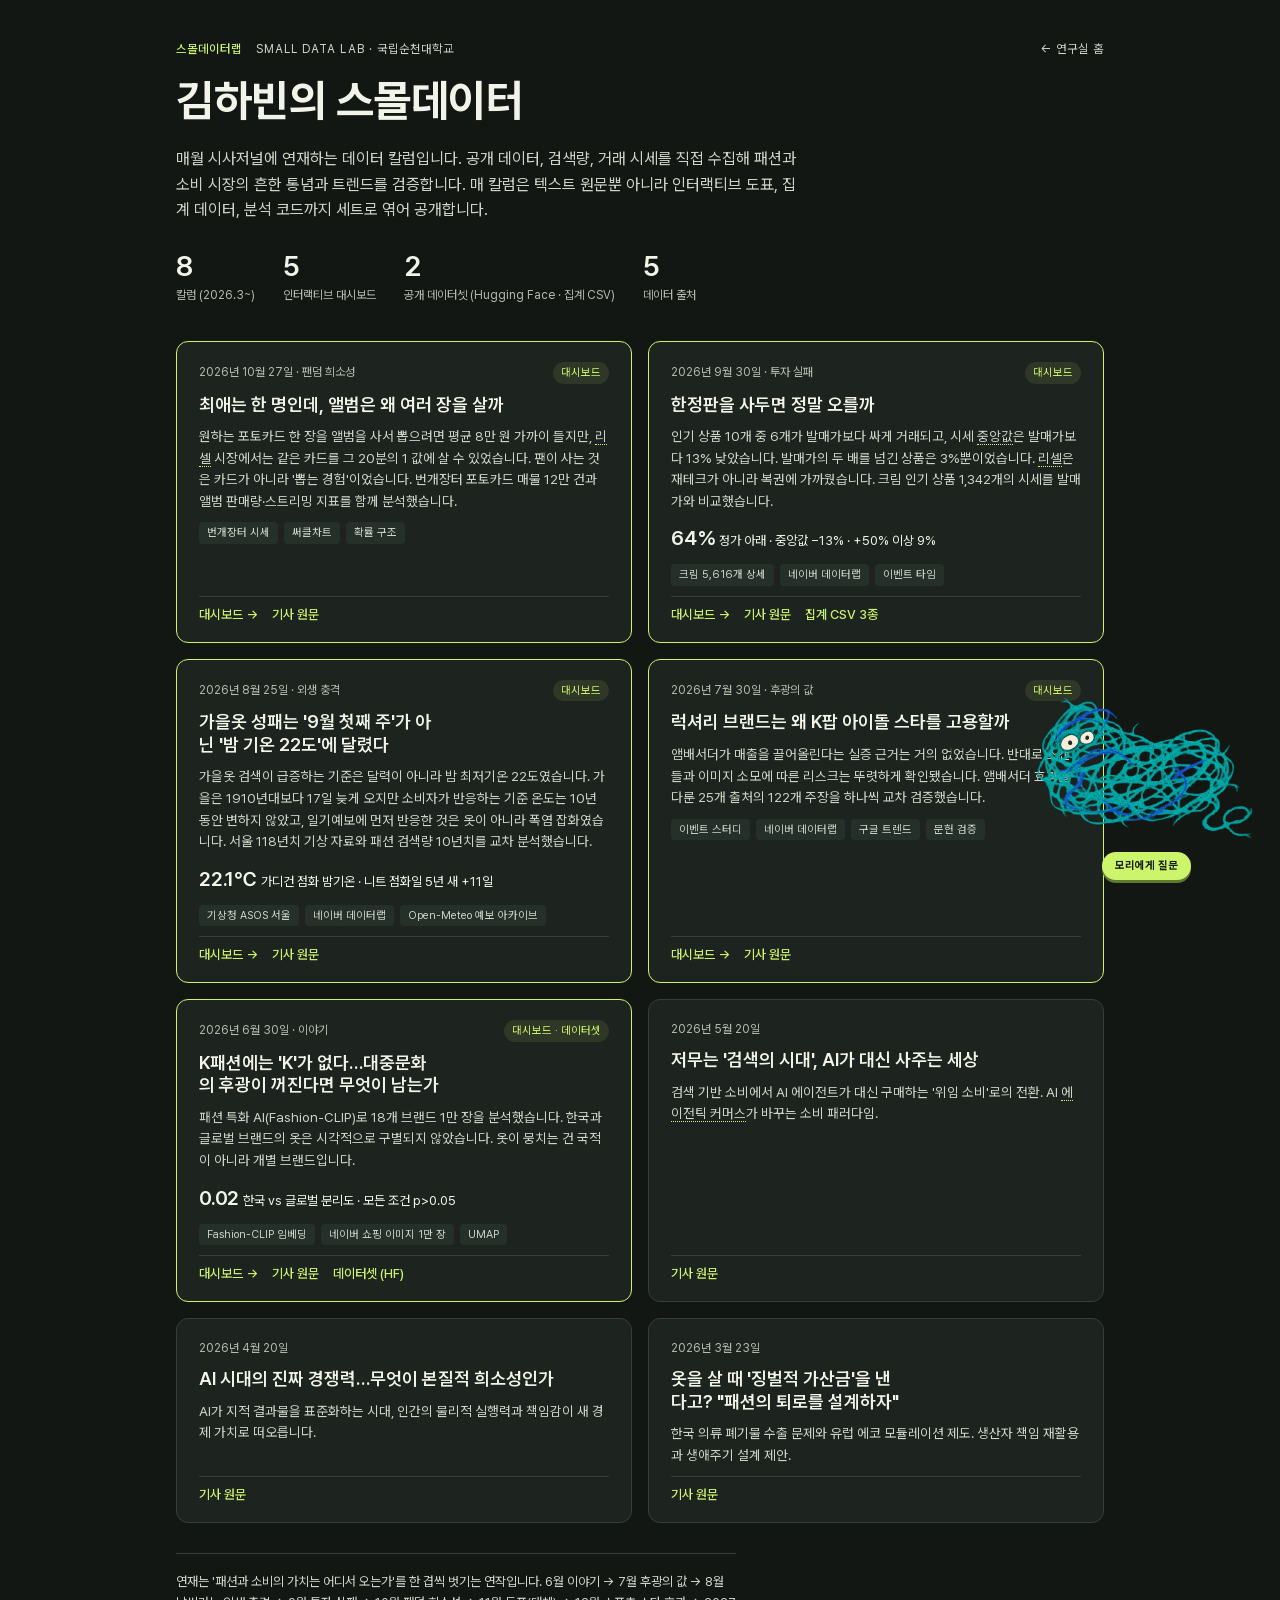
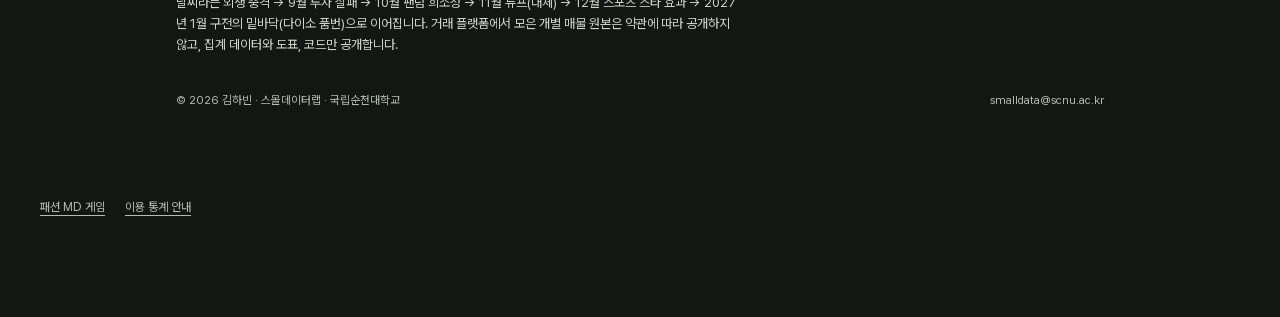
==== commit 9155865b: "Enlarge the floating Mori chatbot on desktop and mobile" ====
--- a/smalldata/index.html
+++ b/smalldata/index.html
@@ -162,7 +162,7 @@
 </footer>
 </div>
 <script src="../assets/glossary.js" defer></script>
-<script src="../chatbot.js?v=20261120-mori-play"></script>
+<script src="../chatbot.js?v=20261120-mori-size"></script>
 <div class="sdl-page-links"><a href="../play.html">패션 MD 게임</a><a href="../privacy.html">이용 통계 안내</a></div>
 </body>
 </html>
